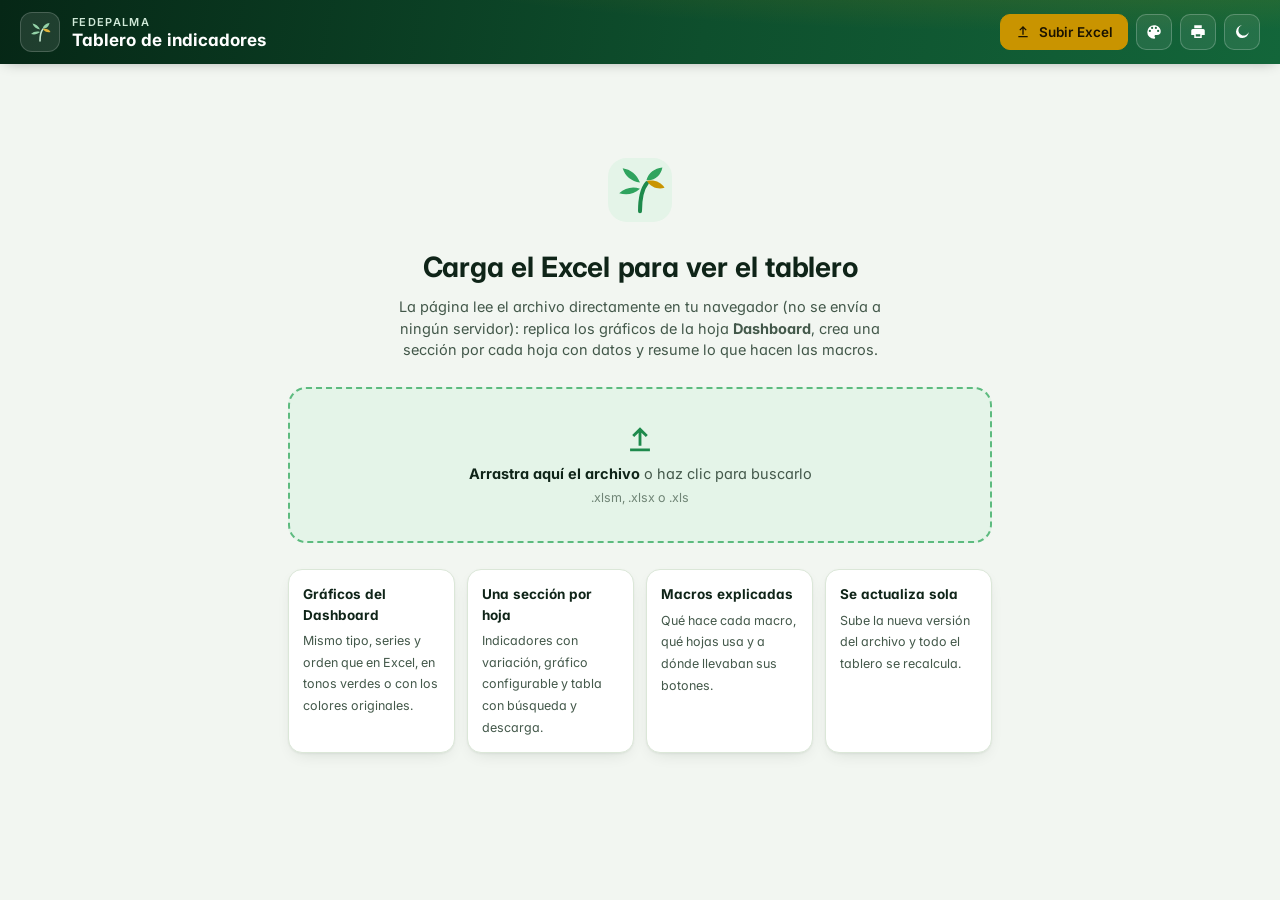
==== index.html @ 9fcc784c "Agregar tablero web que replica el Dashboard del Excel - Lee el Excel en el navegador (SheetJS + JSZ" ====
<!doctype html>
<html lang="es">
<head>
  <meta charset="utf-8">
  <meta name="viewport" content="width=device-width, initial-scale=1">
  <title>Tablero de indicadores</title>
  <meta name="description" content="Tablero interactivo construido a partir del archivo Excel: indicadores, gráficos, tablas por hoja y resumen de macros.">
  <meta name="theme-color" content="#0e4f2d">
  <link rel="icon" href="data:image/svg+xml,%3Csvg xmlns='http://www.w3.org/2000/svg' viewBox='0 0 24 24'%3E%3Crect width='24' height='24' rx='6' fill='%230e4f2d'/%3E%3Cpath d='M12 20c0-4.5.4-8 2.6-10.6' stroke='%23c4e7cf' stroke-width='1.6' fill='none' stroke-linecap='round'/%3E%3Cpath fill='%2393d2a7' d='M12 11.5c-3-1-5.6-.2-7.8 1.7 2.6.7 5.4.5 7.8-1.7zm0-2.3C10.8 6 8.5 4.3 5.5 3.8c.9 3 3.3 4.9 6.5 5.4zm2.4-.9C15.3 5.5 17.4 4 20.4 3.6c-.6 3-2.7 5-5.9 4.7z'/%3E%3C/svg%3E">
  <link rel="preconnect" href="https://fonts.googleapis.com">
  <link rel="preconnect" href="https://fonts.gstatic.com" crossorigin>
  <link href="https://fonts.googleapis.com/css2?family=Inter:wght@400;500;600;700;800&family=JetBrains+Mono:wght@400;600&display=swap" rel="stylesheet">
  <link rel="stylesheet" href="assets/css/styles.css">
</head>
<body>
  <header class="app-header">
    <div class="app-header__inner">
      <div class="brand">
        <div class="brand__mark" aria-hidden="true">
          <svg width="24" height="24" viewBox="0 0 24 24"><path d="M12 21c0-5 .5-9 3-12" fill="none" stroke="#c4e7cf" stroke-width="1.6" stroke-linecap="round"/><path fill="#93d2a7" d="M12 12c-3.5-1-6.5-.2-9 2 3 .8 6.2.6 9-2zm0-2.5C10.6 6 8 4 4.5 3.5c1 3.4 3.8 5.6 7.5 6zm2.6-1C15.6 5.2 18 3.4 21.5 3c-.7 3.5-3.1 5.8-6.9 5.5z"/><path fill="#e2b33a" d="M15 9c3.4-.6 6 .6 7.5 3-3.1.7-5.8-.3-7.5-3z"/></svg>
        </div>
        <div class="brand__text">
          <div class="brand__org" id="brand-org">Sector palmero</div>
          <div class="brand__title" id="brand-title">Tablero de indicadores</div>
        </div>
      </div>
      <div class="header-spacer"></div>
      <div class="file-chip" id="file-chip" hidden></div>
      <div class="header-actions">
        <button class="btn btn--gold" data-action="upload" type="button" title="Cargar una nueva versión del Excel">
          <svg width="16" height="16" viewBox="0 0 24 24" fill="currentColor" aria-hidden="true"><path d="M5 20h14v-2H5v2zM12 3 6.5 8.5l1.4 1.4L11 6.8V16h2V6.8l3.1 3.1 1.4-1.4L12 3z"/></svg>
          <span class="btn-label">Subir Excel</span>
        </button>
        <button class="icon-btn" id="btn-palette" type="button" aria-pressed="false">
          <svg width="18" height="18" viewBox="0 0 24 24" fill="currentColor" aria-hidden="true"><path d="M12 3a9 9 0 0 0 0 18c.8 0 1.5-.7 1.5-1.5 0-.4-.1-.7-.4-1-.2-.3-.4-.6-.4-1 0-.8.7-1.5 1.5-1.5H16a5 5 0 0 0 5-5c0-4.4-4-8-9-8zm-5.5 9a1.5 1.5 0 1 1 0-3 1.5 1.5 0 0 1 0 3zm3-4a1.5 1.5 0 1 1 0-3 1.5 1.5 0 0 1 0 3zm5 0a1.5 1.5 0 1 1 0-3 1.5 1.5 0 0 1 0 3zm3 4a1.5 1.5 0 1 1 0-3 1.5 1.5 0 0 1 0 3z"/></svg>
        </button>
        <button class="icon-btn" id="btn-print" type="button" title="Imprimir o guardar en PDF" aria-label="Imprimir o guardar en PDF">
          <svg width="18" height="18" viewBox="0 0 24 24" fill="currentColor" aria-hidden="true"><path d="M7 3h10v4H7zM5 8h14a2 2 0 0 1 2 2v6h-4v4H7v-4H3v-6a2 2 0 0 1 2-2zm4 7v3h6v-3H9z"/></svg>
        </button>
        <button class="icon-btn" id="btn-theme" type="button"></button>
      </div>
    </div>
  </header>

  <input type="file" id="file-input" accept=".xlsx,.xlsm,.xlsb,.xls,.xltx,.xltm,application/vnd.openxmlformats-officedocument.spreadsheetml.sheet,application/vnd.ms-excel.sheet.macroEnabled.12,application/vnd.ms-excel" hidden>

  <!-- Estado inicial: sin archivo -->
  <section id="empty" class="empty" hidden>
    <svg width="64" height="64" viewBox="0 0 24 24" aria-hidden="true"><rect width="24" height="24" rx="7" fill="var(--brand-100)"/><path d="M12 20c0-4.5.4-8 2.6-10.6" stroke="var(--brand-600)" stroke-width="1.5" fill="none" stroke-linecap="round"/><path fill="var(--brand-500)" d="M12 11.5c-3-1-5.6-.2-7.8 1.7 2.6.7 5.4.5 7.8-1.7zm0-2.3C10.8 6 8.5 4.3 5.5 3.8c.9 3 3.3 4.9 6.5 5.4zm2.4-.9C15.3 5.5 17.4 4 20.4 3.6c-.6 3-2.7 5-5.9 4.7z"/><path fill="var(--gold)" d="M14.6 8.6c3-.5 5.3.5 6.6 2.6-2.7.6-5.1-.2-6.6-2.6z"/></svg>
    <h1>Carga el Excel para ver el tablero</h1>
    <p>La página lee el archivo directamente en tu navegador (no se envía a ningún servidor): replica los gráficos de la hoja <b>Dashboard</b>, crea una sección por cada hoja con datos y resume lo que hacen las macros.</p>
    <div class="dropzone" id="dropzone" role="button" tabindex="0" aria-label="Seleccionar archivo de Excel">
      <svg width="34" height="34" viewBox="0 0 24 24" fill="var(--brand-600)" aria-hidden="true"><path d="M5 20h14v-2H5v2zM12 3 6.5 8.5l1.4 1.4L11 6.8V16h2V6.8l3.1 3.1 1.4-1.4L12 3z"/></svg>
      <div><b>Arrastra aquí el archivo</b> o haz clic para buscarlo</div>
      <div class="muted" style="font-size:12.5px;margin-top:4px">.xlsm, .xlsx o .xls</div>
    </div>
    <div class="features">
      <div class="card feature"><b>Gráficos del Dashboard</b><span>Mismo tipo, series y orden que en Excel, en tonos verdes o con los colores originales.</span></div>
      <div class="card feature"><b>Una sección por hoja</b><span>Indicadores con variación, gráfico configurable y tabla con búsqueda y descarga.</span></div>
      <div class="card feature"><b>Macros explicadas</b><span>Qué hace cada macro, qué hojas usa y a dónde llevaban sus botones.</span></div>
      <div class="card feature"><b>Se actualiza sola</b><span>Sube la nueva versión del archivo y todo el tablero se recalcula.</span></div>
    </div>
  </section>

  <!-- Aplicación -->
  <div id="app" class="layout" hidden>
    <aside class="sidebar" aria-label="Secciones">
      <nav class="nav" id="nav"></nav>
      <div class="sidebar__foot">
        Datos de <b id="foot-file">—</b>.<br>
        Para actualizar, usa <a href="#" data-action="upload" onclick="event.preventDefault()">Subir Excel</a>.
      </div>
    </aside>
    <main id="content" tabindex="-1"></main>
  </div>

  <div class="drop-overlay" id="drop-overlay" hidden><div>Suelta el Excel para actualizar el tablero</div></div>

  <script src="assets/vendor/xlsx.full.min.js"></script>
  <script src="assets/vendor/jszip.min.js"></script>
  <script src="assets/vendor/chart.umd.min.js"></script>
  <script src="assets/js/ooxml.js"></script>
  <script src="assets/js/analysis.js"></script>
  <script src="assets/js/vba.js"></script>
  <script src="assets/js/app.js"></script>
</body>
</html>
---- assets/css/styles.css ----
/* ==========================================================================
   Tablero de indicadores — tonos verdes
   ========================================================================== */
:root {
  color-scheme: light;
  --bg: #f2f6f1;
  --bg-pattern: #e6efe4;
  --surface: #ffffff;
  --surface-2: #f6faf5;
  --surface-3: #ecf4ea;
  --border: #dbe7d8;
  --border-strong: #c3d6bf;
  --text: #0f2418;
  --text-2: #43584a;
  --muted: #6f8475;
  --grid: #e7eee5;

  --brand-950: #062716;
  --brand-900: #0a3a21;
  --brand-800: #0e4f2d;
  --brand-700: #13663a;
  --brand-600: #1e8a4c;
  --brand-500: #2fa35e;
  --brand-400: #5dbb7f;
  --brand-300: #93d2a7;
  --brand-200: #c4e7cf;
  --brand-100: #e4f4e8;
  --gold: #c99400;
  --gold-soft: #fbf1d4;

  --on-brand: #ffffff;
  --on-brand-2: #cfe8d7;

  /* paleta categórica validada (orden fijo) */
  --series-1: #1e8a4c;
  --series-2: #d99a00;
  --series-3: #1676a8;
  --series-4: #7fb53a;
  --series-5: #6a4fb0;
  --series-6: #b8562e;
  --series-other: #9aa79e;

  --up: #1e7a43;
  --down: #b3402a;

  --shadow-sm: 0 1px 2px rgba(10, 40, 20, 0.06);
  --shadow: 0 1px 2px rgba(10, 40, 20, 0.05), 0 6px 18px -8px rgba(10, 40, 20, 0.16);
  --radius: 14px;
  --radius-sm: 9px;
  --font: 'Inter', system-ui, -apple-system, 'Segoe UI', Roboto, 'Helvetica Neue', Arial, sans-serif;
  --mono: 'JetBrains Mono', ui-monospace, SFMono-Regular, Menlo, Consolas, monospace;
}

@media (prefers-color-scheme: dark) {
  :root:not([data-theme='light']) {
    color-scheme: dark;
    --bg: #08110c;
    --bg-pattern: #0c1811;
    --surface: #0f1a14;
    --surface-2: #13221a;
    --surface-3: #182b20;
    --border: #213628;
    --border-strong: #2d4a37;
    --text: #e6f1e9;
    --text-2: #b0c4b6;
    --muted: #83988a;
    --grid: #1c2e23;
    --brand-100: #12301f;
    --brand-200: #1a4129;
    --gold-soft: #2b2410;
    --series-1: #1d8247;
    --series-2: #b88600;
    --series-3: #2f86c0;
    --series-4: #6aa02c;
    --series-5: #8a70d0;
    --series-6: #c8653a;
    --series-other: #6d7c72;
    --up: #5cc488;
    --down: #ec8a72;
    --shadow-sm: none;
    --shadow: 0 1px 0 rgba(255, 255, 255, 0.02), 0 8px 24px -12px rgba(0, 0, 0, 0.6);
  }
}
:root[data-theme='dark'] {
  color-scheme: dark;
  --bg: #08110c;
  --bg-pattern: #0c1811;
  --surface: #0f1a14;
  --surface-2: #13221a;
  --surface-3: #182b20;
  --border: #213628;
  --border-strong: #2d4a37;
  --text: #e6f1e9;
  --text-2: #b0c4b6;
  --muted: #83988a;
  --grid: #1c2e23;
  --brand-100: #12301f;
  --brand-200: #1a4129;
  --gold-soft: #2b2410;
  --series-1: #1d8247;
  --series-2: #b88600;
  --series-3: #2f86c0;
  --series-4: #6aa02c;
  --series-5: #8a70d0;
  --series-6: #c8653a;
  --series-other: #6d7c72;
  --up: #5cc488;
  --down: #ec8a72;
  --shadow-sm: none;
  --shadow: 0 1px 0 rgba(255, 255, 255, 0.02), 0 8px 24px -12px rgba(0, 0, 0, 0.6);
}

* { box-sizing: border-box; }
html { -webkit-text-size-adjust: 100%; }
body {
  margin: 0;
  background: var(--bg);
  color: var(--text);
  font-family: var(--font);
  font-size: 14.5px;
  line-height: 1.5;
  font-feature-settings: 'tnum' 1, 'cv11' 1;
}
button, input, select { font: inherit; color: inherit; }
a { color: var(--brand-600); }
[hidden] { display: none !important; }
.sr-only { position: absolute; width: 1px; height: 1px; overflow: hidden; clip: rect(0 0 0 0); white-space: nowrap; }

/* ---------- encabezado ---------- */
.app-header {
  position: sticky;
  top: 0;
  z-index: 40;
  color: var(--on-brand);
  background:
    radial-gradient(1200px 120px at 85% -40px, rgba(201, 148, 0, 0.22), transparent 60%),
    linear-gradient(100deg, var(--brand-950) 0%, var(--brand-800) 55%, var(--brand-700) 100%);
  box-shadow: 0 2px 14px -6px rgba(0, 0, 0, 0.45);
}
.app-header__inner {
  display: flex;
  align-items: center;
  gap: 16px;
  padding: 10px 20px;
  min-height: 64px;
}
.brand { display: flex; align-items: center; gap: 12px; min-width: 0; }
.brand__mark {
  width: 40px; height: 40px; flex: none;
  display: grid; place-items: center;
  border-radius: 12px;
  background: rgba(255, 255, 255, 0.1);
  border: 1px solid rgba(255, 255, 255, 0.18);
}
.brand__text { min-width: 0; }
.brand__org { font-size: 11px; letter-spacing: 0.12em; text-transform: uppercase; color: var(--on-brand-2); font-weight: 600; }
.brand__title { font-size: 17px; font-weight: 700; line-height: 1.2; white-space: nowrap; overflow: hidden; text-overflow: ellipsis; }
.header-spacer { flex: 1; }
.file-chip {
  display: flex; align-items: center; gap: 8px;
  max-width: 340px;
  padding: 6px 12px;
  border-radius: 999px;
  background: rgba(255, 255, 255, 0.1);
  border: 1px solid rgba(255, 255, 255, 0.16);
  font-size: 12.5px;
  color: var(--on-brand-2);
}
.file-chip strong { color: #fff; font-weight: 600; white-space: nowrap; overflow: hidden; text-overflow: ellipsis; }
.file-chip span { white-space: nowrap; }
.header-actions { display: flex; gap: 8px; align-items: center; }
.btn {
  display: inline-flex; align-items: center; justify-content: center; gap: 8px;
  height: 36px; padding: 0 14px;
  border-radius: 10px;
  border: 1px solid var(--border-strong);
  background: var(--surface);
  color: var(--text);
  font-weight: 600; font-size: 13.5px;
  cursor: pointer;
  transition: background 0.15s, border-color 0.15s, transform 0.05s;
  white-space: nowrap;
}
.btn:hover { background: var(--surface-3); }
.btn:active { transform: translateY(1px); }
.btn:focus-visible, .icon-btn:focus-visible, .nav a:focus-visible, .chip:focus-visible { outline: 2px solid var(--brand-400); outline-offset: 2px; }
.btn--primary { background: var(--brand-600); border-color: var(--brand-600); color: #fff; }
.btn--primary:hover { background: var(--brand-700); }
.btn--gold { background: var(--gold); border-color: var(--gold); color: #1b1300; }
.btn--gold:hover { filter: brightness(1.06); background: var(--gold); }
.btn--ghost-light { background: rgba(255, 255, 255, 0.08); border-color: rgba(255, 255, 255, 0.22); color: #fff; }
.btn--ghost-light:hover { background: rgba(255, 255, 255, 0.16); }
.btn--sm { height: 30px; padding: 0 10px; font-size: 12.5px; border-radius: 8px; }
.icon-btn {
  width: 36px; height: 36px;
  display: inline-grid; place-items: center;
  border-radius: 10px;
  border: 1px solid rgba(255, 255, 255, 0.22);
  background: rgba(255, 255, 255, 0.08);
  color: #fff;
  cursor: pointer;
}
.icon-btn:hover { background: rgba(255, 255, 255, 0.16); }
.icon-btn--plain { border-color: var(--border); background: var(--surface); color: var(--text-2); width: 30px; height: 30px; border-radius: 8px; }
.icon-btn--plain:hover { background: var(--surface-3); color: var(--text); }

/* ---------- estructura ---------- */
.layout {
  display: grid;
  grid-template-columns: 252px minmax(0, 1fr);
  min-height: calc(100vh - 64px);
  background: linear-gradient(to right, var(--surface) 251px, var(--border) 251px 252px, transparent 252px);
}
.sidebar {
  position: sticky; top: 64px;
  height: calc(100vh - 64px);
  overflow-y: auto;
  padding: 18px 12px 24px;
  border-right: 1px solid var(--border);
  background: var(--surface);
}
.nav-label { font-size: 11px; text-transform: uppercase; letter-spacing: 0.1em; color: var(--muted); font-weight: 700; padding: 14px 12px 6px; }
.nav { display: flex; flex-direction: column; gap: 2px; }
.nav a {
  display: flex; align-items: center; gap: 10px;
  padding: 8px 12px;
  border-radius: 10px;
  color: var(--text-2);
  text-decoration: none;
  font-weight: 500;
  font-size: 13.5px;
}
.nav a svg { flex: none; opacity: 0.8; }
.nav a .nav-text { min-width: 0; overflow: hidden; text-overflow: ellipsis; white-space: nowrap; flex: 1; }
.nav a .nav-badge { font-size: 11px; color: var(--muted); background: var(--surface-3); padding: 1px 7px; border-radius: 999px; }
.nav a:hover { background: var(--surface-3); color: var(--text); }
.nav a[aria-current='page'] { background: var(--brand-100); color: var(--brand-700); font-weight: 650; box-shadow: inset 3px 0 0 var(--brand-600); }
:root[data-theme='dark'] .nav a[aria-current='page'] { color: var(--brand-300); }
@media (prefers-color-scheme: dark) { :root:not([data-theme='light']) .nav a[aria-current='page'] { color: var(--brand-300); } }
.nav details summary { list-style: none; cursor: pointer; }
.nav details summary::-webkit-details-marker { display: none; }
.sidebar__foot { margin: 18px 8px 0; padding: 12px; border-radius: 12px; background: var(--surface-2); border: 1px dashed var(--border-strong); font-size: 12.5px; color: var(--text-2); }
.sidebar__foot b { color: var(--text); }

main { min-width: 0; padding: 26px 28px 60px; }
.section { display: none; animation: fadeIn 0.25s ease; }
.section.is-active { display: block; }
@keyframes fadeIn { from { opacity: 0; transform: translateY(4px); } to { opacity: 1; transform: none; } }

.section-head { display: flex; align-items: flex-end; gap: 16px; flex-wrap: wrap; margin-bottom: 20px; }
.section-head__text { flex: 1; min-width: 240px; }
.eyebrow { font-size: 11.5px; font-weight: 700; letter-spacing: 0.12em; text-transform: uppercase; color: var(--brand-600); margin-bottom: 4px; }
h1.section-title { font-size: 26px; line-height: 1.2; margin: 0; letter-spacing: -0.01em; }
.section-sub { color: var(--text-2); margin: 6px 0 0; max-width: 80ch; }
h2.block-title { font-size: 16px; margin: 30px 0 12px; display: flex; align-items: center; gap: 10px; }
h2.block-title::before { content: ''; width: 4px; height: 18px; border-radius: 4px; background: var(--brand-500); }
h2.block-title .muted { font-weight: 500; font-size: 13px; }
.muted { color: var(--muted); }

/* ---------- tarjetas ---------- */
.card {
  background: var(--surface);
  border: 1px solid var(--border);
  border-radius: var(--radius);
  box-shadow: var(--shadow);
  min-width: 0;
}
.card__head { display: flex; align-items: flex-start; gap: 10px; padding: 14px 16px 6px; }
.card__titles { flex: 1; min-width: 0; }
.card__title { font-weight: 650; font-size: 14.5px; margin: 0; line-height: 1.35; }
.card__sub { font-size: 12px; color: var(--muted); margin-top: 2px; }
.card__tools { display: flex; gap: 6px; flex: none; }
.card__body { padding: 6px 16px 16px; }

/* ---------- indicadores ---------- */
.kpi-grid { display: grid; grid-template-columns: repeat(auto-fill, minmax(200px, 1fr)); gap: 14px; }
.kpi {
  position: relative;
  padding: 16px 16px 14px;
  overflow: hidden;
}
.kpi::after {
  content: ''; position: absolute; inset: 0 auto 0 0; width: 4px;
  background: linear-gradient(180deg, var(--brand-500), var(--brand-700));
}
.kpi--gold::after { background: linear-gradient(180deg, #e2b33a, var(--gold)); }
.kpi__label { font-size: 12.5px; color: var(--text-2); font-weight: 550; line-height: 1.3; display: -webkit-box; -webkit-line-clamp: 2; -webkit-box-orient: vertical; overflow: hidden; }
.kpi__value { font-size: 26px; font-weight: 750; letter-spacing: -0.02em; margin-top: 6px; line-height: 1.1; word-break: break-word; }
.kpi__unit { font-size: 13px; font-weight: 600; color: var(--muted); margin-left: 4px; }
.kpi__meta { display: flex; align-items: center; gap: 8px; margin-top: 8px; font-size: 12px; color: var(--muted); flex-wrap: wrap; }
.delta { display: inline-flex; align-items: center; gap: 3px; font-weight: 650; padding: 1px 7px; border-radius: 999px; background: var(--surface-3); color: var(--text-2); }
.delta--up { color: var(--up); }
.delta--down { color: var(--down); }
.kpi__spark { display: block; width: 100%; height: 34px; margin-top: 8px; }

/* ---------- rejilla del tablero ---------- */
.dash-grid { display: grid; grid-template-columns: repeat(12, minmax(0, 1fr)); gap: 16px; }
.dash-grid > * { grid-column: span 12; }
.chart-card { display: flex; flex-direction: column; }
.chart-card > .card__body { flex: 1; display: flex; flex-direction: column; }
.chart-panel { flex: 1; display: flex; flex-direction: column; min-height: 0; }
.chart-wrap { position: relative; width: 100%; flex: 1; }
.chart-panel + .chart-panel { margin-top: 10px; padding-top: 10px; border-top: 1px solid var(--grid); }
.chart-panel__label { font-size: 11.5px; color: var(--muted); margin-bottom: 4px; }
.text-card { padding: 16px 18px; white-space: pre-line; color: var(--text-2); }
.text-card--title { background: transparent; border: none; box-shadow: none; padding: 4px 2px; font-size: 18px; font-weight: 700; color: var(--text); }
.image-card { display: grid; place-items: center; padding: 12px; }
.image-card img { max-width: 100%; max-height: 160px; object-fit: contain; }
.pill { display: inline-flex; align-items: center; gap: 6px; padding: 2px 9px; border-radius: 999px; font-size: 11.5px; font-weight: 600; background: var(--surface-3); color: var(--text-2); border: 1px solid var(--border); }
.pill--brand { background: var(--brand-100); color: var(--brand-700); border-color: transparent; }
.pill--gold { background: var(--gold-soft); color: #7a5a00; border-color: transparent; }
:root[data-theme='dark'] .pill--gold { color: #e6c262; }
:root[data-theme='dark'] .pill--brand { color: var(--brand-300); }
@media (prefers-color-scheme: dark) {
  :root:not([data-theme='light']) .pill--gold { color: #e6c262; }
  :root:not([data-theme='light']) .pill--brand { color: var(--brand-300); }
}

.quick-links { display: flex; flex-wrap: wrap; gap: 8px; margin: 4px 0 18px; }
.chip {
  display: inline-flex; align-items: center; gap: 6px;
  height: 30px; padding: 0 12px;
  border-radius: 999px;
  border: 1px solid var(--border-strong);
  background: var(--surface);
  color: var(--text-2);
  font-size: 12.5px; font-weight: 600;
  cursor: pointer;
  text-decoration: none;
}
.chip:hover { border-color: var(--brand-400); color: var(--text); }
.chip[aria-pressed='true'] { background: var(--brand-100); border-color: var(--brand-400); color: var(--brand-700); }
:root[data-theme='dark'] .chip[aria-pressed='true'] { color: var(--brand-300); }
@media (prefers-color-scheme: dark) { :root:not([data-theme='light']) .chip[aria-pressed='true'] { color: var(--brand-300); } }
.chip .swatch { width: 10px; height: 10px; border-radius: 3px; }
.chip--macro { border-style: dashed; }

/* ---------- controles del gráfico ---------- */
.chart-controls { display: flex; flex-wrap: wrap; gap: 8px; align-items: center; padding: 0 16px 8px; }
.seg { display: inline-flex; border: 1px solid var(--border-strong); border-radius: 9px; overflow: hidden; }
.seg button { border: 0; background: var(--surface); padding: 5px 10px; font-size: 12px; font-weight: 600; color: var(--text-2); cursor: pointer; }
.seg button + button { border-left: 1px solid var(--border-strong); }
.seg button[aria-pressed='true'] { background: var(--brand-600); color: #fff; }
.series-toggles { display: flex; flex-wrap: wrap; gap: 6px; }
.series-toggles .chip { height: 26px; font-size: 12px; padding: 0 10px; }
.series-toggles .chip[aria-pressed='false'] { opacity: 0.55; }

/* ---------- tablas ---------- */
.table-tools { display: flex; gap: 8px; align-items: center; padding: 10px 16px; border-top: 1px solid var(--border); flex-wrap: wrap; }
.search { flex: 1; min-width: 160px; max-width: 320px; height: 32px; padding: 0 12px; border-radius: 9px; border: 1px solid var(--border-strong); background: var(--surface-2); }
.search:focus { outline: 2px solid var(--brand-300); border-color: var(--brand-500); }
.table-scroll { overflow: auto; max-height: 520px; border-top: 1px solid var(--border); }
table.data { width: 100%; border-collapse: separate; border-spacing: 0; font-size: 13px; }
table.data th, table.data td { padding: 8px 12px; text-align: left; border-bottom: 1px solid var(--grid); white-space: nowrap; }
table.data th { position: sticky; top: 0; z-index: 1; background: var(--surface-2); color: var(--text-2); font-weight: 650; font-size: 12px; cursor: pointer; user-select: none; }
table.data th:hover { color: var(--text); }
table.data th .sort { opacity: 0.4; margin-left: 4px; }
table.data th[aria-sort] .sort { opacity: 1; color: var(--brand-600); }
table.data td.num, table.data th.num { text-align: right; font-variant-numeric: tabular-nums; }
table.data tbody tr:hover td { background: var(--surface-2); }
table.data tr.is-total td { font-weight: 700; background: var(--surface-3); }
table.data td:first-child, table.data th:first-child { position: sticky; left: 0; background: inherit; }
table.data tbody td:first-child { background: var(--surface); font-weight: 550; }
table.data tbody tr:hover td:first-child { background: var(--surface-2); }
table.data tbody tr.is-total td:first-child { background: var(--surface-3); }
table.data th:first-child { z-index: 2; background: var(--surface-2); }
.table-foot { padding: 10px 16px; font-size: 12px; color: var(--muted); display: flex; justify-content: space-between; align-items: center; gap: 8px; flex-wrap: wrap; }
.data-table-inline { margin-top: 10px; border: 1px solid var(--border); border-radius: 10px; overflow: auto; max-height: 300px; }

.table-block { margin-bottom: 26px; }
.table-block > .kpi-grid { margin-bottom: 14px; }
.table-block__grid { display: grid; grid-template-columns: minmax(0, 1fr); gap: 16px; }

/* ---------- macros ---------- */
.stat-row { display: grid; grid-template-columns: repeat(auto-fill, minmax(160px, 1fr)); gap: 12px; margin-bottom: 8px; }
.stat { padding: 14px 16px; }
.stat b { display: block; font-size: 24px; letter-spacing: -0.02em; }
.stat span { color: var(--text-2); font-size: 12.5px; }
.module { margin-bottom: 14px; overflow: hidden; }
.module > summary { list-style: none; cursor: pointer; display: flex; align-items: center; gap: 12px; padding: 14px 16px; }
.module > summary::-webkit-details-marker { display: none; }
.module > summary .chev { transition: transform 0.2s; color: var(--muted); }
.module[open] > summary .chev { transform: rotate(90deg); }
.module__name { font-weight: 700; font-family: var(--mono); font-size: 13.5px; }
.module__body { border-top: 1px solid var(--border); padding: 12px 16px 16px; display: grid; gap: 12px; }
.proc { border: 1px solid var(--border); border-radius: 12px; padding: 12px 14px; background: var(--surface-2); }
.proc__head { display: flex; align-items: center; gap: 8px; flex-wrap: wrap; }
.proc__name { font-family: var(--mono); font-weight: 700; font-size: 13.5px; }
.proc__desc { margin: 8px 0 0; font-size: 13px; color: var(--text-2); }
.proc__tags { display: flex; flex-wrap: wrap; gap: 6px; margin-top: 8px; }
.proc__refs { font-size: 12.5px; color: var(--text-2); margin-top: 8px; display: flex; gap: 6px; flex-wrap: wrap; align-items: center; }
pre.code {
  margin: 10px 0 0;
  padding: 12px 14px;
  border-radius: 10px;
  background: #0c1a12;
  color: #d6eadb;
  font-family: var(--mono);
  font-size: 12.5px;
  line-height: 1.55;
  overflow: auto;
  max-height: 420px;
  tab-size: 4;
}
pre.code .k { color: #7fd29b; font-weight: 600; }
pre.code .s { color: #f3cf6b; }
pre.code .c { color: #7f9a88; font-style: italic; }
pre.code .n { color: #8cc7f0; }
.controls-table td, .controls-table th { white-space: normal; }

/* ---------- estados ---------- */
.empty {
  max-width: 760px; margin: 6vh auto; text-align: center;
  padding: 40px 28px;
}
.empty h1 { font-size: 28px; margin: 18px 0 8px; letter-spacing: -0.01em; }
.empty p { color: var(--text-2); margin: 0 auto; max-width: 56ch; }
.dropzone {
  margin: 26px auto 10px;
  padding: 34px 20px;
  border: 2px dashed var(--brand-400);
  border-radius: 18px;
  background: var(--brand-100);
  color: var(--text-2);
  cursor: pointer;
  transition: background 0.15s, border-color 0.15s;
}
.dropzone:hover, .dropzone.is-over { background: var(--surface-3); border-color: var(--brand-600); }
.dropzone b { color: var(--text); }
.features { display: grid; grid-template-columns: repeat(auto-fit, minmax(150px, 1fr)); gap: 12px; margin-top: 26px; text-align: left; }
.feature { padding: 14px; }
.feature b { display: block; margin-bottom: 4px; font-size: 13.5px; }
.feature span { font-size: 12.5px; color: var(--text-2); }
.drop-overlay {
  position: fixed; inset: 0; z-index: 100;
  display: grid; place-items: center;
  background: rgba(6, 39, 22, 0.78);
  color: #fff; font-size: 22px; font-weight: 700;
  backdrop-filter: blur(3px);
}
.drop-overlay div { padding: 40px 60px; border: 3px dashed rgba(255, 255, 255, 0.6); border-radius: 22px; }
.loading { display: flex; align-items: center; gap: 12px; justify-content: center; padding: 60px 0; color: var(--text-2); }
.spinner { width: 22px; height: 22px; border-radius: 50%; border: 3px solid var(--brand-200); border-top-color: var(--brand-600); animation: spin 0.8s linear infinite; }
@keyframes spin { to { transform: rotate(360deg); } }
.notice {
  display: flex; gap: 10px; align-items: center; flex-wrap: wrap;
  padding: 10px 14px; margin-bottom: 18px;
  border-radius: 12px;
  background: var(--gold-soft);
  border: 1px solid rgba(201, 148, 0, 0.35);
  font-size: 13px;
}
.notice--error { background: #fdecea; border-color: #f2b8ad; color: #7a2412; }
.toast {
  position: fixed; bottom: 22px; left: 50%; transform: translateX(-50%);
  z-index: 120;
  background: var(--brand-900); color: #fff;
  padding: 10px 18px; border-radius: 12px;
  box-shadow: 0 10px 30px -10px rgba(0, 0, 0, 0.5);
  font-weight: 600; font-size: 13.5px;
}
.info-list { display: grid; grid-template-columns: max-content 1fr; gap: 6px 18px; font-size: 13.5px; }
.info-list dt { color: var(--muted); }
.info-list dd { margin: 0; }
.steps { margin: 0; padding-left: 20px; color: var(--text-2); }
.steps li { margin: 6px 0; }
code.inline { font-family: var(--mono); font-size: 12.5px; background: var(--surface-3); padding: 1px 6px; border-radius: 6px; }

/* ---------- responsivo ---------- */
@media (min-width: 900px) {
  .table-block__grid.has-side { grid-template-columns: minmax(0, 1.35fr) minmax(0, 1fr); }
}
@media (max-width: 1100px) {
  .file-chip { display: none; }
}
@media (max-width: 860px) {
  .layout { grid-template-columns: minmax(0, 1fr); background: none; }
  .sidebar {
    position: sticky; top: 64px; z-index: 30;
    height: auto; overflow-x: auto; overflow-y: hidden;
    padding: 8px 12px; border-right: 0; border-bottom: 1px solid var(--border);
  }
  .sidebar .nav-label, .sidebar__foot { display: none; }
  .nav { flex-direction: row; gap: 6px; width: max-content; }
  .nav details { display: contents; }
  .nav details summary { display: none; }
  .nav a { padding: 6px 12px; border: 1px solid var(--border); border-radius: 999px; }
  .nav a[aria-current='page'] { box-shadow: none; border-color: var(--brand-400); }
  .nav a .nav-badge { display: none; }
  main { padding: 18px 16px 50px; }
  .dash-grid > * { grid-column: span 12 !important; }
  h1.section-title { font-size: 22px; }
  .header-actions .btn-label { display: none; }
  .app-header__inner { padding: 8px 12px; gap: 10px; }
  .brand__title { font-size: 15px; }
}
@media (max-width: 480px) {
  .brand__org { display: none; }
  .kpi-grid { grid-template-columns: repeat(2, minmax(0, 1fr)); gap: 10px; }
  .kpi__value { font-size: 21px; }
}

/* ---------- impresión ---------- */
@media print {
  .app-header, .sidebar, .card__tools, .chart-controls, .table-tools, .header-actions, .quick-links, .notice { display: none !important; }
  .layout { display: block; }
  main { padding: 0; }
  .section { display: block !important; break-before: page; }
  .section:first-of-type { break-before: auto; }
  .card { box-shadow: none; break-inside: avoid; }
  .table-scroll { max-height: none; overflow: visible; }
  body { background: #fff; }
}
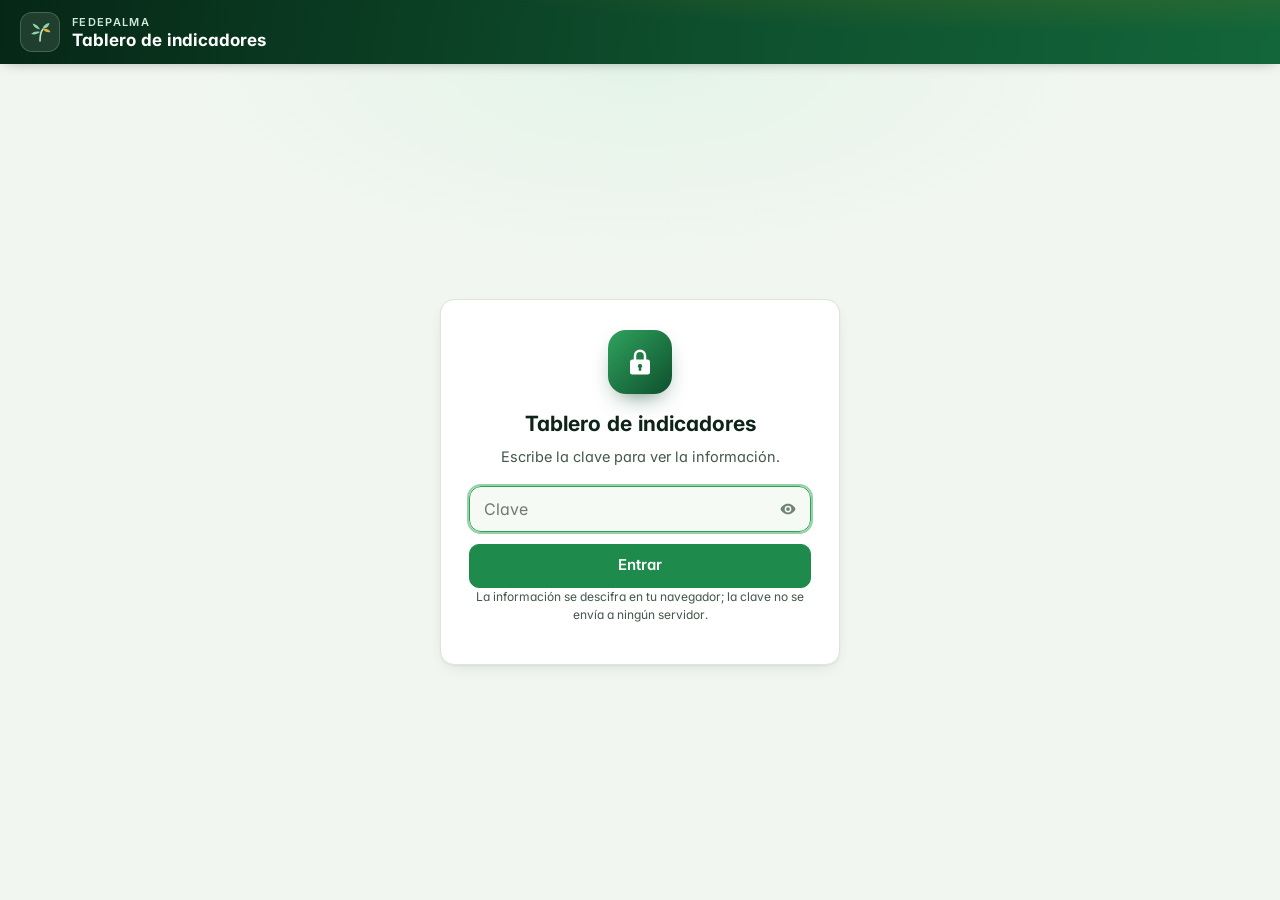
==== commit 3e48bb42: "Precargar el Excel cifrado y pedir clave para ver el tablero - data/tablero.enc: Excel publicado cif" ====
--- a/index.html
+++ b/index.html
@@ -38,11 +38,35 @@
           <svg width="18" height="18" viewBox="0 0 24 24" fill="currentColor" aria-hidden="true"><path d="M7 3h10v4H7zM5 8h14a2 2 0 0 1 2 2v6h-4v4H7v-4H3v-6a2 2 0 0 1 2-2zm4 7v3h6v-3H9z"/></svg>
         </button>
         <button class="icon-btn" id="btn-theme" type="button"></button>
+        <button class="icon-btn" id="btn-lock" type="button" title="Bloquear el tablero" aria-label="Bloquear el tablero" hidden>
+          <svg width="18" height="18" viewBox="0 0 24 24" fill="currentColor" aria-hidden="true"><path d="M12 2a5 5 0 0 1 5 5v3h1a2 2 0 0 1 2 2v8a2 2 0 0 1-2 2H6a2 2 0 0 1-2-2v-8a2 2 0 0 1 2-2h1V7a5 5 0 0 1 5-5zm0 2a3 3 0 0 0-3 3v3h6V7a3 3 0 0 0-3-3zm0 9.5a1.75 1.75 0 0 0-1 3.19V19h2v-2.31a1.75 1.75 0 0 0-1-3.19z"/></svg>
+        </button>
       </div>
     </div>
   </header>
 
   <input type="file" id="file-input" accept=".xlsx,.xlsm,.xlsb,.xls,.xltx,.xltm,application/vnd.openxmlformats-officedocument.spreadsheetml.sheet,application/vnd.ms-excel.sheet.macroEnabled.12,application/vnd.ms-excel" hidden>
+
+  <!-- Acceso con clave -->
+  <section id="lock" class="lock" hidden>
+    <form class="card lock__card" id="lock-form" autocomplete="off">
+      <div class="lock__icon" aria-hidden="true">
+        <svg width="30" height="30" viewBox="0 0 24 24" fill="currentColor"><path d="M12 2a5 5 0 0 1 5 5v3h1a2 2 0 0 1 2 2v8a2 2 0 0 1-2 2H6a2 2 0 0 1-2-2v-8a2 2 0 0 1 2-2h1V7a5 5 0 0 1 5-5zm0 2a3 3 0 0 0-3 3v3h6V7a3 3 0 0 0-3-3zm0 9.5a1.75 1.75 0 0 0-1 3.19V19h2v-2.31a1.75 1.75 0 0 0-1-3.19z"/></svg>
+      </div>
+      <h1 id="lock-title">Tablero protegido</h1>
+      <p>Escribe la clave para ver la información.</p>
+      <label class="sr-only" for="lock-pass">Clave</label>
+      <div class="lock__field">
+        <input id="lock-pass" type="password" placeholder="Clave" autocomplete="current-password" required>
+        <button type="button" class="lock__eye" id="lock-eye" aria-label="Mostrar la clave" title="Mostrar la clave">
+          <svg width="18" height="18" viewBox="0 0 24 24" fill="currentColor" aria-hidden="true"><path d="M12 5c5 0 8.7 3.6 10 7-1.3 3.4-5 7-10 7S3.3 15.4 2 12c1.3-3.4 5-7 10-7zm0 2.5A4.5 4.5 0 1 0 16.5 12 4.5 4.5 0 0 0 12 7.5zm0 2A2.5 2.5 0 1 1 9.5 12 2.5 2.5 0 0 1 12 9.5z"/></svg>
+        </button>
+      </div>
+      <button class="btn btn--primary lock__btn" type="submit" id="lock-btn">Entrar</button>
+      <div class="lock__error" id="lock-error" role="alert" hidden></div>
+      <p class="lock__note">La información se descifra en tu navegador; la clave no se envía a ningún servidor.</p>
+    </form>
+  </section>
 
   <!-- Estado inicial: sin archivo -->
   <section id="empty" class="empty" hidden>
@@ -79,6 +103,9 @@
   <script src="assets/vendor/xlsx.full.min.js"></script>
   <script src="assets/vendor/jszip.min.js"></script>
   <script src="assets/vendor/chart.umd.min.js"></script>
+  <script src="assets/js/cifrado.js"></script>
+  <script src="assets/js/correcciones.js"></script>
+  <script src="assets/js/emf.js"></script>
   <script src="assets/js/ooxml.js"></script>
   <script src="assets/js/analysis.js"></script>
   <script src="assets/js/vba.js"></script>
--- a/assets/css/styles.css
+++ b/assets/css/styles.css
@@ -511,3 +511,150 @@
   .table-scroll { max-height: none; overflow: visible; }
   body { background: #fff; }
 }
+
+/* ---------- resumen del Dashboard ---------- */
+.hero {
+  display: flex; align-items: center; gap: 20px; flex-wrap: wrap;
+  padding: 22px 24px;
+  margin-bottom: 18px;
+  border-radius: var(--radius);
+  color: #fff;
+  background:
+    radial-gradient(600px 160px at 100% 0%, rgba(201, 148, 0, 0.25), transparent 70%),
+    linear-gradient(110deg, var(--brand-800), var(--brand-600));
+  box-shadow: var(--shadow);
+}
+.hero__logo { height: 46px; max-width: 200px; object-fit: contain; }
+.hero__text { flex: 1; min-width: 220px; }
+.eyebrow--light { color: var(--brand-200); }
+.hero__title { margin: 0; font-size: 26px; line-height: 1.2; letter-spacing: -0.01em; }
+.hero__sub { margin: 4px 0 0; color: var(--brand-200); font-size: 13px; }
+.hero__period { display: flex; flex-direction: column; align-items: flex-end; padding: 8px 14px; border-radius: 12px; background: rgba(255, 255, 255, 0.12); border: 1px solid rgba(255, 255, 255, 0.2); }
+.hero__period span { font-size: 11px; text-transform: uppercase; letter-spacing: 0.1em; color: var(--brand-200); }
+.hero__period b { font-size: 20px; }
+:root[data-theme='dark'] .eyebrow--light, :root[data-theme='dark'] .hero__sub, :root[data-theme='dark'] .hero__period span { color: #cfe8d7; }
+@media (prefers-color-scheme: dark) {
+  :root:not([data-theme='light']) .eyebrow--light, :root:not([data-theme='light']) .hero__sub, :root:not([data-theme='light']) .hero__period span { color: #cfe8d7; }
+}
+.section-cards { align-items: stretch; }
+.section-card { display: flex; flex-direction: column; overflow: hidden; transition: border-color 0.15s, transform 0.15s; }
+.section-card:hover { border-color: var(--brand-400); transform: translateY(-2px); }
+.section-card__head { display: flex; align-items: flex-start; gap: 10px; padding: 14px 16px 6px; color: inherit; text-decoration: none; }
+.section-card__head > div { flex: 1; min-width: 0; }
+.section-card__go { display: inline-flex; align-items: center; gap: 2px; font-size: 12.5px; font-weight: 650; color: var(--brand-600); white-space: nowrap; }
+.section-card__chart { padding: 4px 12px 12px; }
+.section-card__kpi { padding: 10px 16px 18px; display: flex; flex-direction: column; }
+.section-card__kpi b { font-size: 34px; letter-spacing: -0.02em; color: var(--brand-600); }
+.section-card__kpi span { color: var(--text-2); font-size: 13px; }
+.image-card--big img { max-height: 420px; }
+.pager { display: flex; justify-content: space-between; gap: 10px; margin-top: 30px; flex-wrap: wrap; }
+.pager .btn { text-decoration: none; }
+.kpi__source { font-size: 11px; color: var(--muted); }
+@media (max-width: 1100px) { .section-cards > * { grid-column: span 6 !important; } }
+@media (max-width: 860px) { .hero { padding: 18px; } .hero__title { font-size: 21px; } .hero__period { align-items: flex-start; } }
+.placeholder-card { display: flex; gap: 12px; align-items: flex-start; border-style: dashed; background: var(--surface-2); }
+.placeholder-card svg { flex: none; color: var(--brand-600); margin-top: 2px; }
+.placeholder-card p { margin: 4px 0 0; font-size: 13px; }
+.placeholder-card b { color: var(--text); }
+.part-notes { margin: 14px 0 0; padding: 10px 14px; border-left: 3px solid var(--brand-400); background: var(--surface-2); border-radius: 0 10px 10px 0; color: var(--text-2); font-size: 13px; }
+.part-notes p { margin: 2px 0; }
+.emf-card { background: #fff; }
+.emf-card svg { width: 100%; height: auto; max-height: 520px; display: block; }
+.section-card__emf { margin: 0 12px 12px; border-radius: 10px; }
+
+/* total escrito (no se grafica) */
+.chart-total { display: flex; flex-direction: column; align-items: flex-end; flex: none; padding: 2px 10px; border-radius: 10px; background: var(--brand-100); line-height: 1.15; }
+.chart-total span { font-size: 10.5px; font-weight: 650; color: var(--text-2); text-transform: uppercase; letter-spacing: 0.06em; }
+.chart-total b { font-size: 18px; color: var(--brand-700); letter-spacing: -0.01em; }
+:root[data-theme='dark'] .chart-total b { color: var(--brand-300); }
+@media (prefers-color-scheme: dark) { :root:not([data-theme='light']) .chart-total b { color: var(--brand-300); } }
+
+/* íconos de secciones e indicadores */
+.section-head { align-items: center; }
+.section-icon {
+  width: 58px; height: 58px; flex: none;
+  display: grid; place-items: center;
+  border-radius: 16px;
+  color: #fff;
+  background: linear-gradient(135deg, var(--brand-500), var(--brand-700));
+  box-shadow: 0 8px 18px -10px rgba(14, 79, 45, 0.8);
+}
+.section-card__icon {
+  width: 36px; height: 36px; flex: none;
+  display: grid; place-items: center;
+  border-radius: 10px;
+  background: var(--brand-100);
+  color: var(--brand-600);
+}
+.section-card__head { align-items: center; }
+.kpi__icon {
+  position: absolute; top: 12px; right: 12px;
+  width: 36px; height: 36px;
+  display: grid; place-items: center;
+  border-radius: 10px;
+  background: var(--brand-100);
+  color: var(--brand-600);
+}
+.kpi--gold .kpi__icon { background: var(--gold-soft); color: var(--gold); }
+.kpi:has(.kpi__icon) .kpi__label { padding-right: 42px; }
+
+/* pictograma por sexo */
+.gender { display: flex; flex-direction: column; gap: 16px; padding: 8px 2px 4px; }
+.gender__picto { display: grid; grid-template-columns: repeat(10, 1fr); justify-items: center; gap: 2px; }
+.gender__fig { display: inline-flex; animation: figIn 0.35s ease both; }
+@keyframes figIn { from { opacity: 0; transform: translateY(6px) scale(0.9); } to { opacity: 1; transform: none; } }
+.gender__bar { display: flex; height: 12px; border-radius: 999px; overflow: hidden; gap: 2px; background: var(--surface); }
+.gender__bar span { display: block; height: 100%; }
+.gender__bar span:first-child { border-radius: 999px 0 0 999px; }
+.gender__bar span:last-child { border-radius: 0 999px 999px 0; }
+.gender__stats { display: grid; grid-template-columns: 1fr 1fr; gap: 12px; }
+.gender__stat { display: flex; align-items: center; gap: 12px; padding: 10px 12px; border-radius: 12px; background: var(--surface-2); border: 1px solid var(--border); }
+.gender__badge { width: 44px; height: 44px; flex: none; display: grid; place-items: center; border-radius: 50%; color: #fff; }
+.gender__value { font-size: 24px; font-weight: 750; letter-spacing: -0.02em; line-height: 1.1; }
+.gender__pct { font-size: 13px; font-weight: 600; color: var(--text-2); }
+.gender__label { font-size: 12.5px; color: var(--text-2); font-weight: 550; }
+.gender--compact { gap: 10px; padding-top: 4px; }
+.gender--compact .gender__badge { width: 32px; height: 32px; }
+.gender--compact .gender__value { font-size: 18px; }
+.gender--compact .gender__stat { padding: 8px; gap: 8px; }
+@media (max-width: 480px) {
+  .gender__value { font-size: 19px; } .gender__badge { width: 36px; height: 36px; }
+  /* el porcentaje va en su propia línea para no partir «412 ·» */
+  .gender__pct { display: block; } .gender__dot { display: none; }
+}
+@media (prefers-reduced-motion: reduce) { .gender__fig { animation: none; } }
+.gender__picto { grid-template-columns: repeat(10, minmax(0, 1fr)); }
+.gender__fig { width: 100%; justify-content: center; }
+.gender__fig svg { width: 72%; height: auto; max-width: 34px; display: block; }
+.gender-card .card__body { display: flex; flex-direction: column; justify-content: center; }
+/* la tarjeta llena la fila: figuras más grandes y espacio repartido, sin hueco arriba */
+.gender-card .gender:not(.gender--compact) { flex: 1; justify-content: space-evenly; }
+.gender-card .gender__fig svg { width: 86%; max-width: 46px; }
+.gender--compact .gender__fig svg { max-width: 20px; }
+.gender__stats { grid-template-columns: repeat(auto-fit, minmax(150px, 1fr)); }
+.gender-card .card__title { overflow-wrap: anywhere; }
+@media (max-width: 860px) {
+  .dash-grid .chart-wrap { min-height: 290px !important; }
+  .dash-grid .chart-card > .card__body { flex: none; }
+}
+
+/* acceso con clave */
+.lock { min-height: calc(100vh - 64px); display: grid; place-items: center; padding: 24px 16px; background:
+  radial-gradient(700px 300px at 50% 0%, var(--brand-100), transparent 70%), var(--bg); }
+.lock__card { width: 100%; max-width: 400px; padding: 30px 28px 22px; text-align: center; }
+.lock__icon { width: 64px; height: 64px; margin: 0 auto 14px; display: grid; place-items: center; border-radius: 18px; color: #fff;
+  background: linear-gradient(135deg, var(--brand-500), var(--brand-800)); box-shadow: 0 10px 24px -12px rgba(14, 79, 45, 0.9); }
+.lock__card h1 { font-size: 21px; margin: 0 0 6px; }
+.lock__card > p { margin: 0 0 18px; color: var(--text-2); }
+.lock__field { position: relative; }
+.lock__field input { width: 100%; height: 46px; padding: 0 46px 0 14px; border-radius: 12px; border: 1px solid var(--border-strong); background: var(--surface-2); font-size: 16px; }
+.lock__field input:focus { outline: 2px solid var(--brand-300); border-color: var(--brand-500); }
+.lock__eye { position: absolute; right: 6px; top: 6px; width: 34px; height: 34px; border: 0; border-radius: 9px; background: transparent; color: var(--muted); cursor: pointer; display: grid; place-items: center; }
+.lock__eye:hover { color: var(--text); background: var(--surface-3); }
+.lock__btn { width: 100%; height: 44px; margin-top: 12px; font-size: 15px; }
+.lock__btn:disabled { opacity: 0.7; cursor: progress; }
+.lock__error { margin-top: 12px; padding: 8px 10px; border-radius: 10px; background: #fdecea; color: #8a2412; font-size: 13.5px; font-weight: 600; }
+.lock__note { margin: 16px 0 0; font-size: 12px; color: var(--muted); }
+.shake { animation: shake 0.35s ease; }
+@keyframes shake { 20%, 60% { transform: translateX(-6px); } 40%, 80% { transform: translateX(6px); } }
+body.is-locked .header-actions, body.is-locked .file-chip { display: none !important; }
